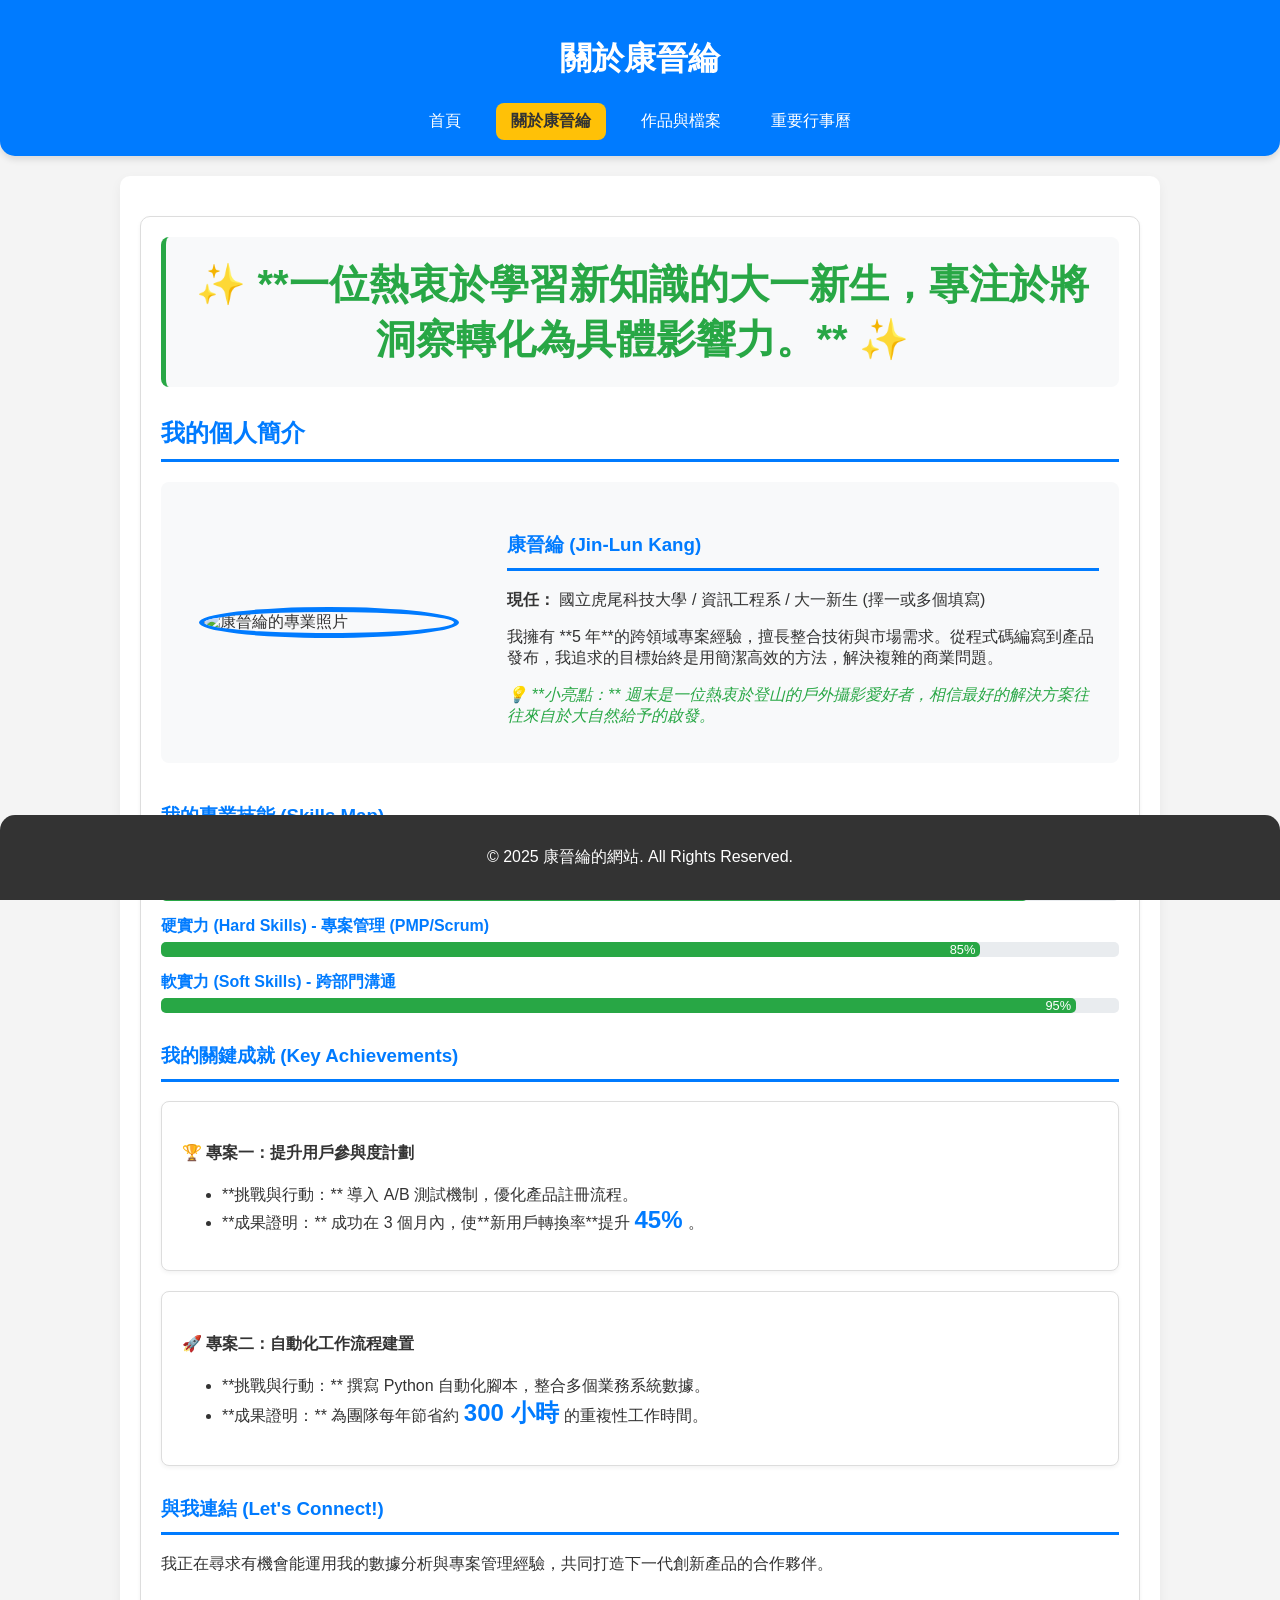
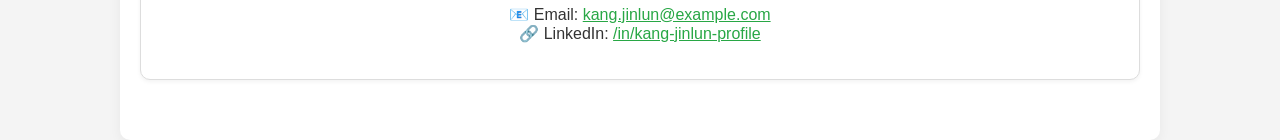
==== about me.html @ 5d016c2a "Update about me.html" ====
<!DOCTYPE html>
<html lang="zh-TW">
<head>
    <meta charset="UTF-8">
    <meta name="viewport" content="width=device-width, initial-scale=1.0">
    <title>康晉綸的網站 - 關於康晉綸</title>
    <link rel="stylesheet" href="style.css"> 
    <style>
        /* 內聯樣式輔助美化：實際開發請移至 style.css */
        :root {
            --main-color: #007bff; /* 假設藍色為品牌主色 */
            --accent-color: #28a745; /* 假設綠色為強調色 */
            --text-color: #333;
            --bg-light: #f8f9fa;
        }
        main {
            padding: 40px 20px;
            max-width: 1000px;
            margin: 0 auto;
            background-color: white;
            box-shadow: 0 4px 12px rgba(0, 0, 0, 0.05);
            border-radius: 10px;
        }
        h2, h3 {
            color: var(--main-color);
            border-bottom: 3px solid var(--main-color);
            padding-bottom: 10px;
            margin-top: 30px;
        }
        .slogan {
            font-size: 2.5em;
            font-weight: 700;
            color: var(--accent-color);
            text-align: center;
            margin-bottom: 30px;
            padding: 20px;
            background-color: var(--bg-light);
            border-radius: 8px;
            border-left: 5px solid var(--accent-color);
        }
        .profile-grid {
            display: grid;
            grid-template-columns: 1fr 2fr;
            gap: 30px;
            align-items: center;
            margin-bottom: 40px;
            padding: 20px;
            background-color: var(--bg-light);
            border-radius: 8px;
        }
        .profile-photo {
            width: 100%;
            max-width: 250px;
            height: auto;
            border-radius: 50%;
            border: 5px solid var(--main-color);
            object-fit: cover;
            display: block;
            margin: 0 auto;
        }
        .skill-list {
            list-style: none;
            padding: 0;
        }
        .skill-item {
            margin-bottom: 15px;
        }
        .skill-item strong {
            display: block;
            margin-bottom: 5px;
            color: var(--main-color);
        }
        .progress-bar {
            background-color: #e9ecef;
            border-radius: 5px;
            height: 15px;
        }
        .progress {
            height: 100%;
            background-color: var(--accent-color);
            border-radius: 5px;
            line-height: 15px;
            color: white;
            text-align: right;
            padding-right: 5px;
            font-size: 0.8em;
            transition: width 0.5s ease-in-out;
        }
        .achievement-card {
            background-color: white;
            border: 1px solid #ddd;
            padding: 20px;
            border-radius: 8px;
            margin-bottom: 20px;
            box-shadow: 0 2px 4px rgba(0, 0, 0, 0.05);
        }
        .highlight-number {
            color: var(--main-color);
            font-size: 1.5em;
            font-weight: 700;
            margin-right: 5px;
        }
    </style>
</head>
<body>
    <header>
        <h1>關於康晉綸</h1>
        <nav>
            <ul>
                <li><a href="index.html">首頁</a></li>
                <li><a href="about me.html" class="active">關於康晉綸</a></li>
                <li><a href="files.html">作品與檔案</a></li>
                <li><a href="calendar.html">重要行事曆</a></li>
            </ul>
        </nav>
    </header>

    <main>
        <section>
            <div class="slogan">
                ✨ **一位熱衷於學習新知識的大一新生，專注於將洞察轉化為具體影響力。** ✨
            </div>
            
            <h2>我的個人簡介</h2>

            <div class="profile-grid">
                <div>
                    <img src="placeholder-profile.jpg" alt="康晉綸的專業照片" class="profile-photo"> 
                </div>
                <div>
                    <h3>康晉綸 (Jin-Lun Kang)</h3>
                    <p><strong>現任：</strong> 國立虎尾科技大學 / 資訊工程系 / 大一新生 (擇一或多個填寫)</p>
                    <p>我擁有 **5 年**的跨領域專案經驗，擅長整合技術與市場需求。從程式碼編寫到產品發布，我追求的目標始終是用簡潔高效的方法，解決複雜的商業問題。</p>
                    <p style="color: var(--accent-color); font-style: italic;">💡 **小亮點：** 週末是一位熱衷於登山的戶外攝影愛好者，相信最好的解決方案往往來自於大自然給予的啟發。</p>
                </div>
            </div>

            <h3>我的專業技能 (Skills Map)</h3>
            <ul class="skill-list">
                <li class="skill-item">
                    <strong>硬實力 (Hard Skills) - 數據分析</strong>
                    <div class="progress-bar"><div class="progress" style="width: 90%;">90%</div></div>
                </li>
                <li class="skill-item">
                    <strong>硬實力 (Hard Skills) - 專案管理 (PMP/Scrum)</strong>
                    <div class="progress-bar"><div class="progress" style="width: 85%;">85%</div></div>
                </li>
                <li class="skill-item">
                    <strong>軟實力 (Soft Skills) - 跨部門溝通</strong>
                    <div class="progress-bar"><div class="progress" style="width: 95%;">95%</div></div>
                </li>
            </ul>

            <h3>我的關鍵成就 (Key Achievements)</h3>
            <div class="achievement-card">
                <h4>🏆 專案一：提升用戶參與度計劃</h4>
                <ul>
                    <li>**挑戰與行動：** 導入 A/B 測試機制，優化產品註冊流程。</li>
                    <li>**成果證明：** 成功在 3 個月內，使**新用戶轉換率**提升 <span class="highlight-number">45%</span>。</li>
                </ul>
            </div>
            <div class="achievement-card">
                <h4>🚀 專案二：自動化工作流程建置</h4>
                <ul>
                    <li>**挑戰與行動：** 撰寫 Python 自動化腳本，整合多個業務系統數據。</li>
                    <li>**成果證明：** 為團隊每年節省約 <span class="highlight-number">300 小時</span>的重複性工作時間。</li>
                </ul>
            </div>
            
            <h3>與我連結 (Let's Connect!)</h3>
            <p>我正在尋求有機會能運用我的數據分析與專案管理經驗，共同打造下一代創新產品的合作夥伴。</p>
            <p style="text-align: center; margin-top: 30px;">
                📧 Email: <a href="mailto:kang.jinlun@example.com" style="color: var(--accent-color);">kang.jinlun@example.com</a><br>
                🔗 LinkedIn: <a href="[你的 LinkedIn 網址]" target="_blank" style="color: var(--accent-color);">/in/kang-jinlun-profile</a>
            </p>
            
        </section>
    </main>

    <footer>
        <p>&copy; 2025 康晉綸的網站. All Rights Reserved.</p>
    </footer>
</body>
</html>
---- style.css ----
/* 基本設定 */
body {
    font-family: Arial, sans-serif;
    margin: 0;
    padding: 0;
    background-color: #f4f4f4;
    color: #333;
}

/* 頁首樣式 - 應用圓角 */
header {
    background-color: #007bff; /* 藍色背景 */
    color: white;
    padding: 1em 0;
    text-align: center;
    /* 圓角設定：只對底部邊緣進行圓角處理 */
    border-bottom-left-radius: 15px; 
    border-bottom-right-radius: 15px;
    margin-bottom: 20px;
    box-shadow: 0 4px 6px rgba(0, 0, 0, 0.1);
}

/* 導覽列樣式 */
nav ul {
    list-style: none;
    padding: 0;
    margin: 0;
    display: flex;
    justify-content: center;
}

nav li {
    margin: 0 10px;
}

nav a {
    color: white;
    text-decoration: none;
    padding: 8px 15px;
    display: block;
    border-radius: 8px; /* 導覽連結也圓角化 */
    transition: background-color 0.3s;
}

/* 導覽列滑鼠懸停效果 */
nav a:hover {
    background-color: #0056b3;
}

/* 導覽列當前頁面樣式 */
nav a.active {
    background-color: #ffc107; /* 亮黃色作為當前頁面標示 */
    color: #333;
    font-weight: bold;
}

/* 主要內容區域 - 應用圓角和陰影 */
main {
    padding: 20px;
    max-width: 1200px;
    margin: 20px auto;
    background-color: white;
    /* 圓角設定：應用於四個角 */
    border-radius: 15px; 
    box-shadow: 0 0 15px rgba(0, 0, 0, 0.15);
}

/* 區塊樣式 (section) - 應用圓角 */
section {
    margin-bottom: 20px;
    padding: 20px;
    border: 1px solid #ddd;
    /* 圓角設定：應用於四個角 */
    border-radius: 10px; 
    background-color: #ffffff;
    box-shadow: 0 2px 4px rgba(0, 0, 0, 0.05);
}

/* 針對首頁的 Hero 區塊 */
.hero {
    text-align: center;
    background-color: #e9ecef;
    padding: 40px;
    border-radius: 10px; 
    border: none;
}

/* 頁尾樣式 - 應用圓角 */
footer {
    text-align: center;
    padding: 1em 0;
    background-color: #333;
    color: white;
    /* 圓角設定：只對頂部邊緣進行圓角處理 */
    border-top-left-radius: 15px;
    border-top-right-radius: 15px;
    position: fixed;
    bottom: 0;
    width: 100%;
}
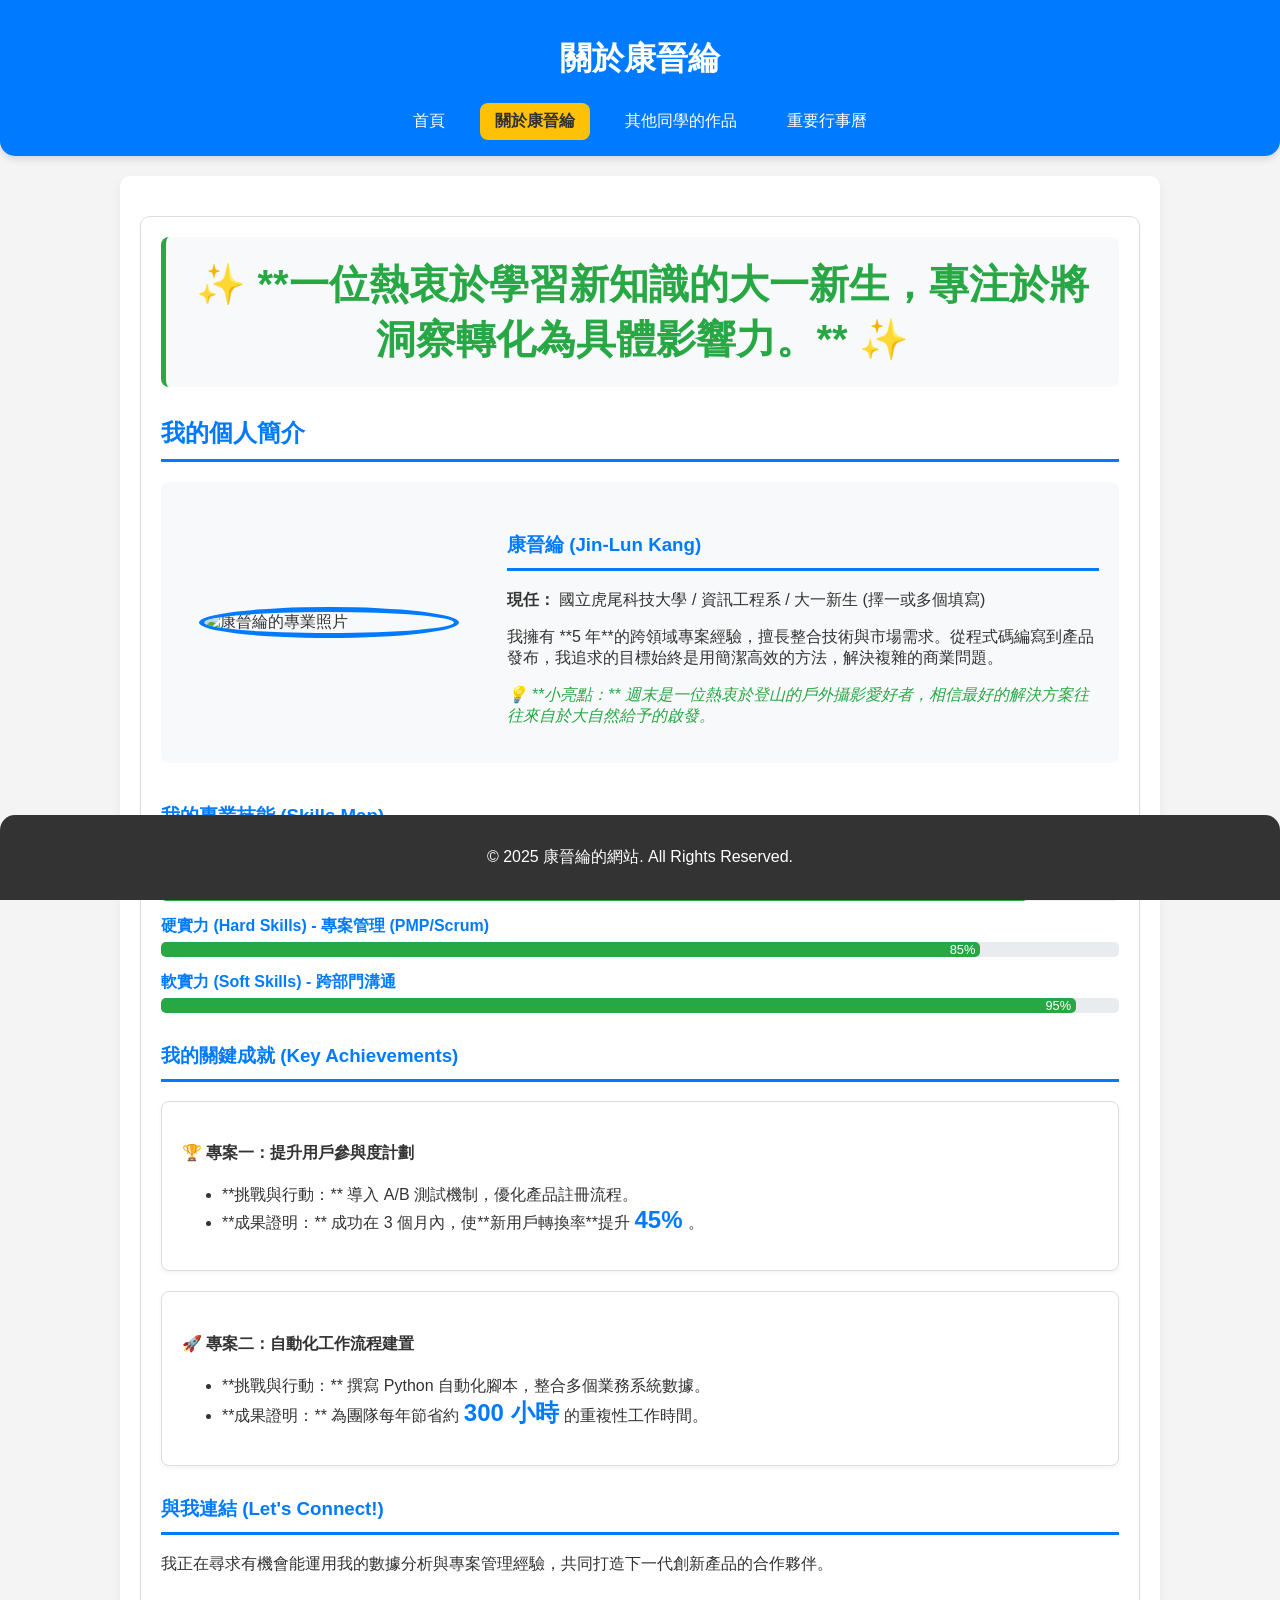
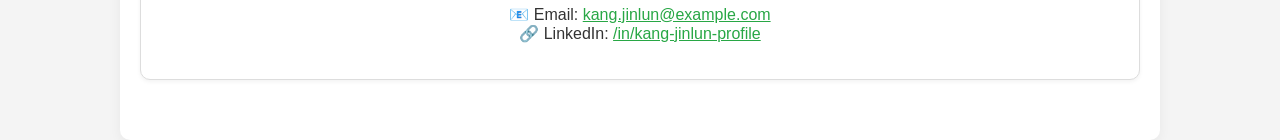
==== commit a479ac64: "Fix HTML formatting and update content" ====
--- a/about me.html
+++ b/about me.html
@@ -109,7 +109,7 @@
             <ul>
                 <li><a href="index.html">首頁</a></li>
                 <li><a href="about me.html" class="active">關於康晉綸</a></li>
-                <li><a href="files.html">作品與檔案</a></li>
+                <li><a href="files.html">其他同學的作品</a></li>
                 <li><a href="calendar.html">重要行事曆</a></li>
             </ul>
         </nav>
@@ -182,3 +182,4 @@
     </footer>
 </body>
 </html>
+
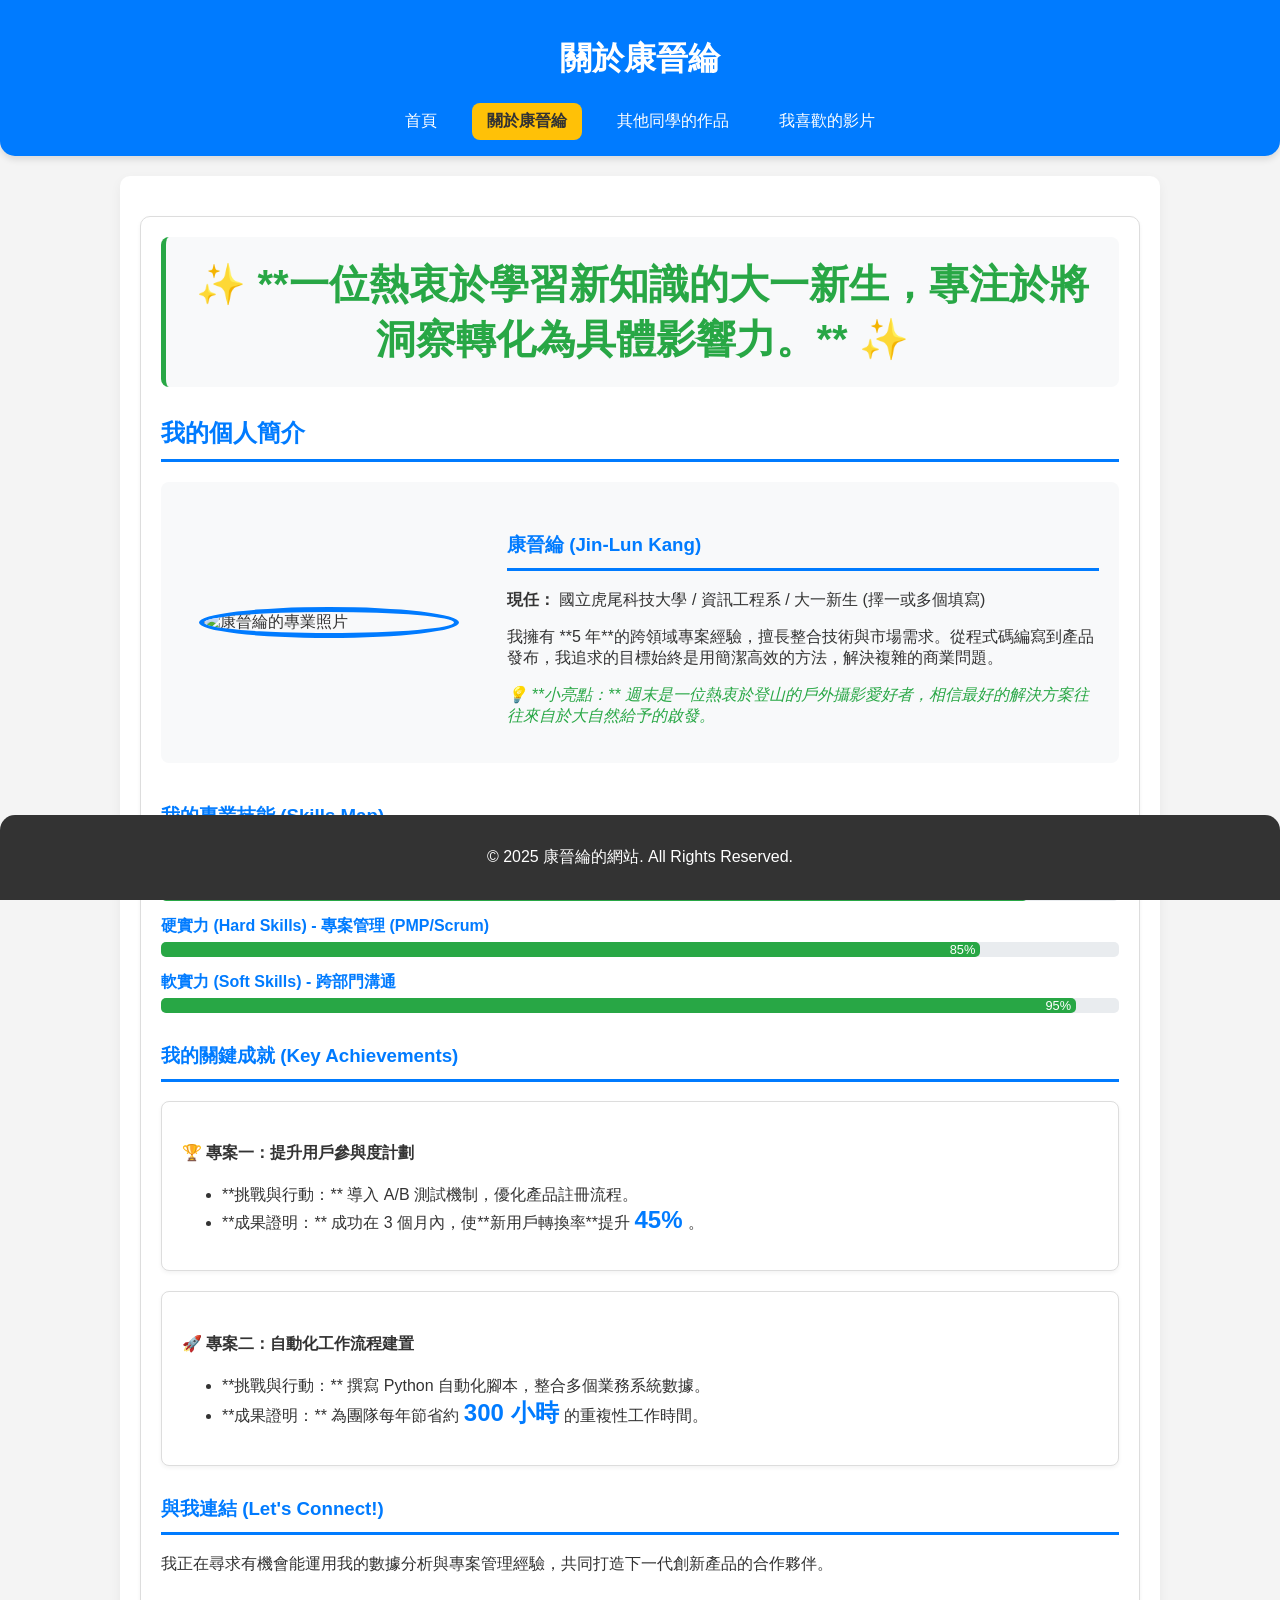
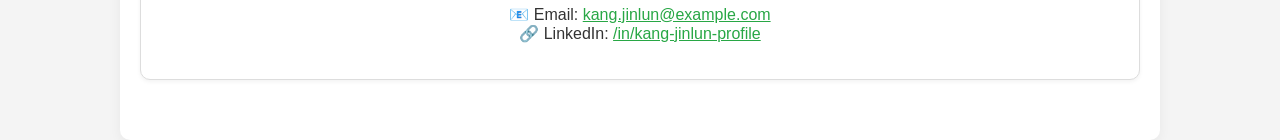
==== commit 9cb55bc1: "Fix HTML formatting and update content" ====
--- a/about me.html
+++ b/about me.html
@@ -110,7 +110,7 @@
                 <li><a href="index.html">首頁</a></li>
                 <li><a href="about me.html" class="active">關於康晉綸</a></li>
                 <li><a href="files.html">其他同學的作品</a></li>
-                <li><a href="calendar.html">重要行事曆</a></li>
+                <li><a href="calendar.html">我喜歡的影片</a></li>
             </ul>
         </nav>
     </header>
@@ -183,3 +183,4 @@
 </body>
 </html>
 
+
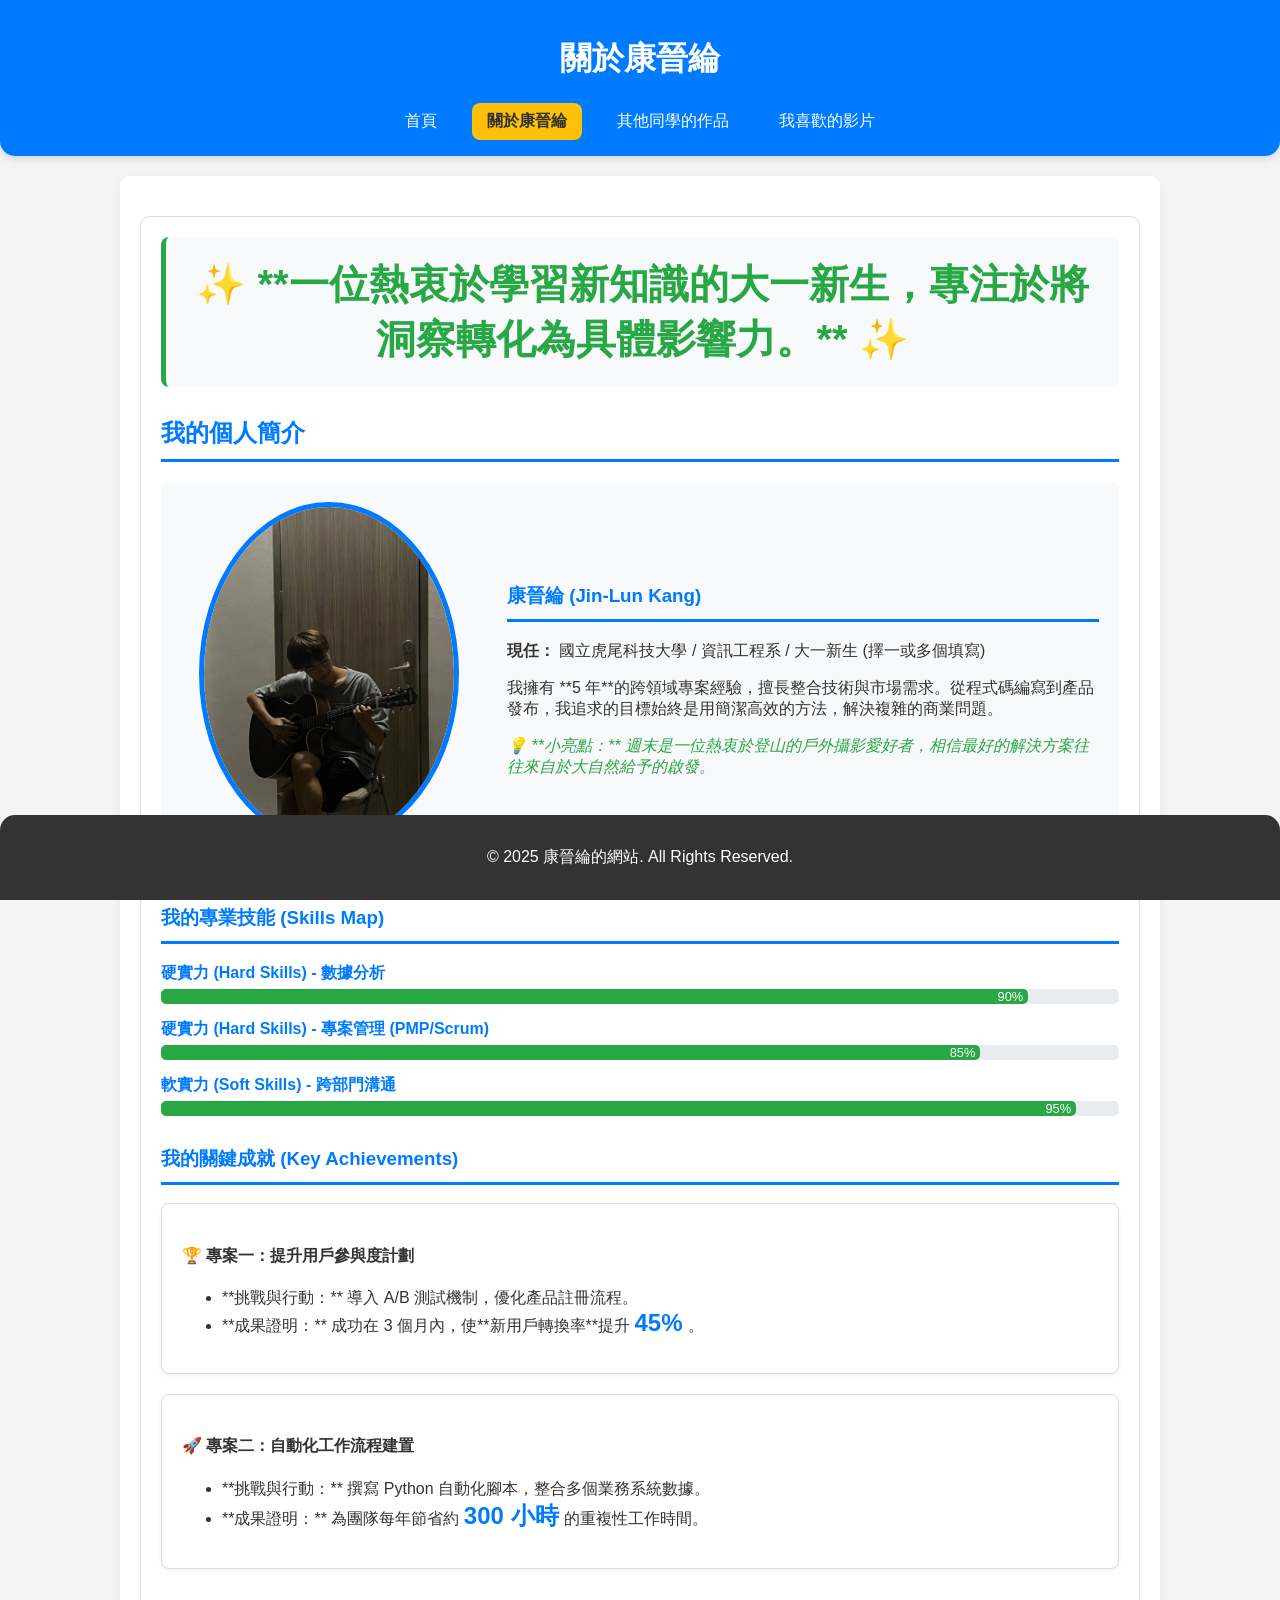
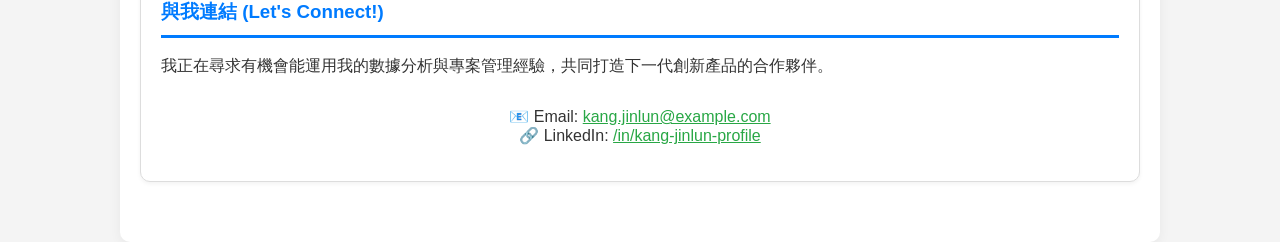
==== commit 01f8ba78: "Update about me.html" ====
--- a/about me.html
+++ b/about me.html
@@ -125,7 +125,7 @@
 
             <div class="profile-grid">
                 <div>
-                    <img src="placeholder-profile.jpg" alt="康晉綸的專業照片" class="profile-photo"> 
+                    <img src="my_profile_photo.jpg.jpg" alt="康晉綸的專業照片" class="profile-photo"> 
                 </div>
                 <div>
                     <h3>康晉綸 (Jin-Lun Kang)</h3>
@@ -183,4 +183,3 @@
 </body>
 </html>
 
-
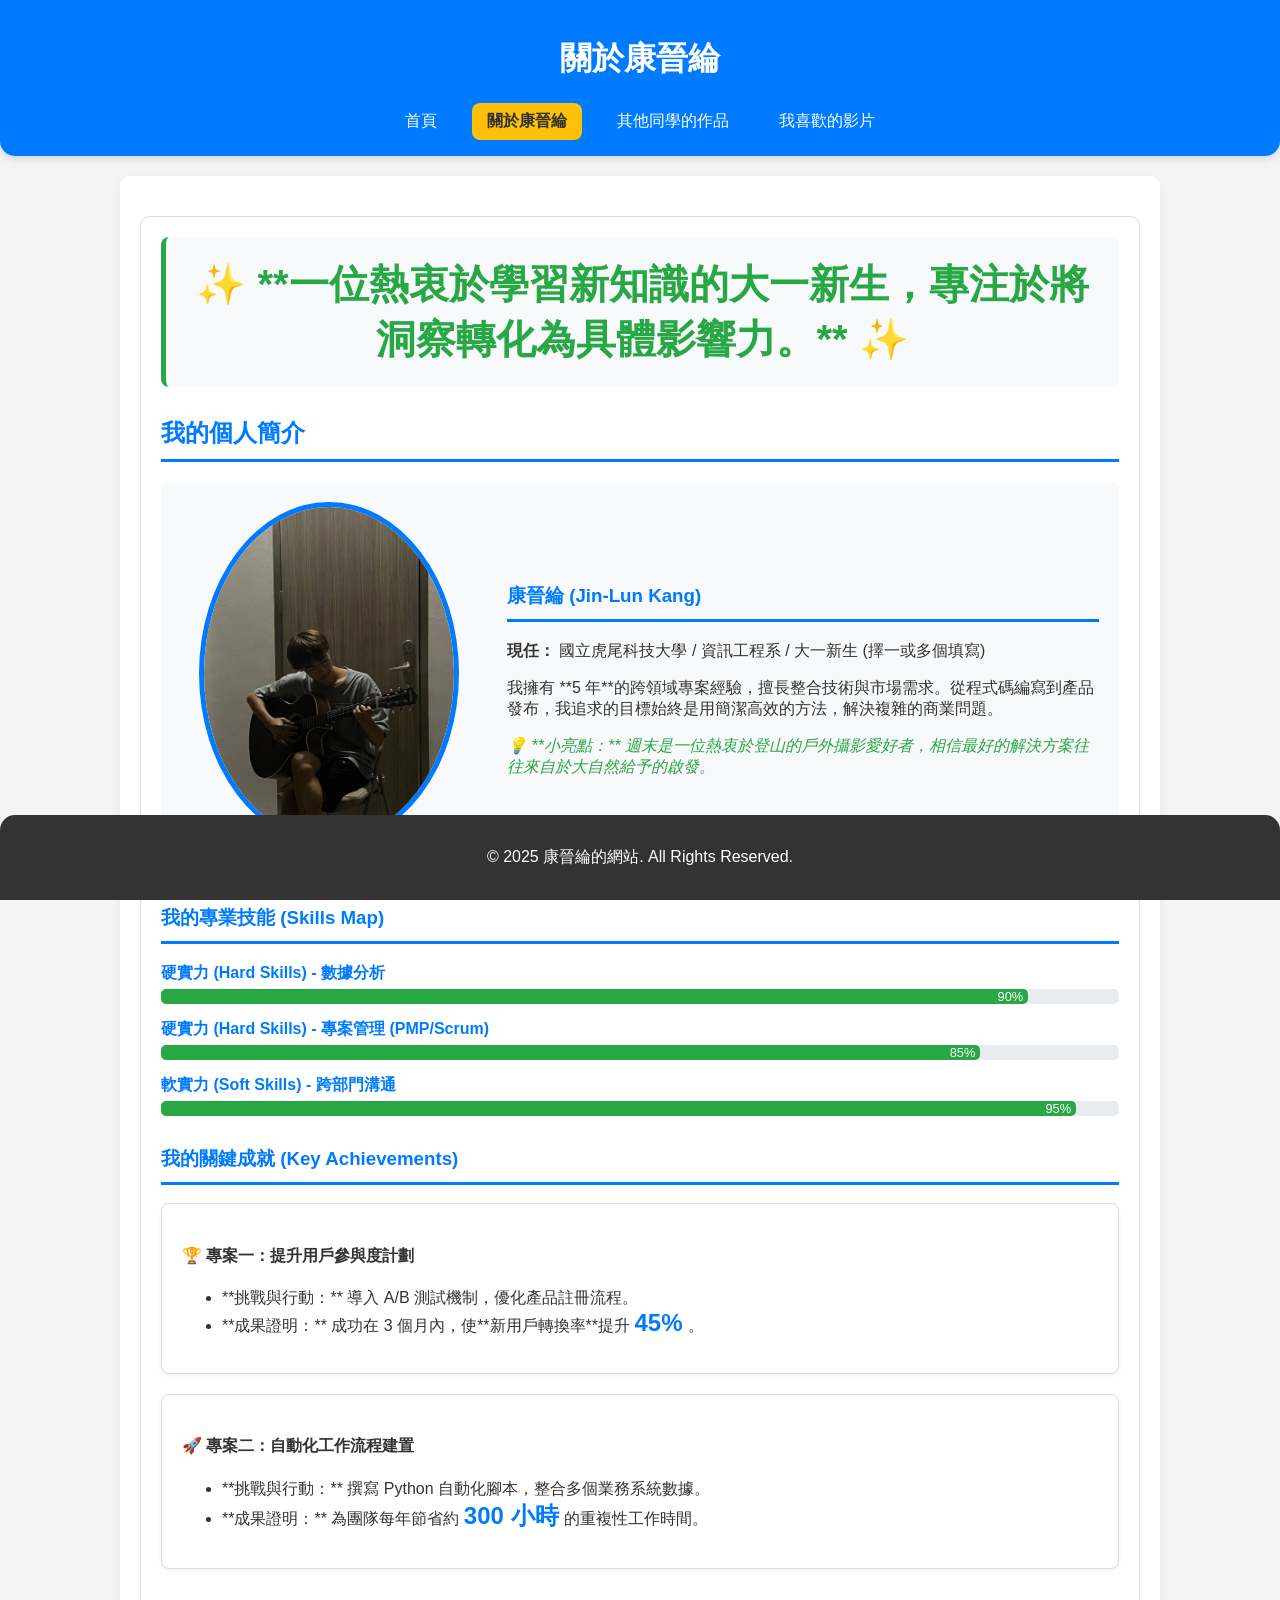
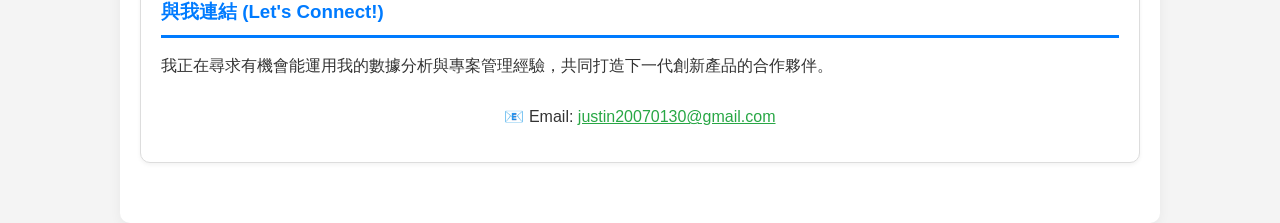
==== commit a7c217a8: "Update about me.html" ====
--- a/about me.html
+++ b/about me.html
@@ -166,20 +166,15 @@
                     <li>**成果證明：** 為團隊每年節省約 <span class="highlight-number">300 小時</span>的重複性工作時間。</li>
                 </ul>
             </div>
-            
             <h3>與我連結 (Let's Connect!)</h3>
             <p>我正在尋求有機會能運用我的數據分析與專案管理經驗，共同打造下一代創新產品的合作夥伴。</p>
             <p style="text-align: center; margin-top: 30px;">
-                📧 Email: <a href="mailto:kang.jinlun@example.com" style="color: var(--accent-color);">kang.jinlun@example.com</a><br>
-                🔗 LinkedIn: <a href="[你的 LinkedIn 網址]" target="_blank" style="color: var(--accent-color);">/in/kang-jinlun-profile</a>
+                📧 Email: <a href="mailto:justin20070130@gmail.com" style="color: var(--accent-color);">justin20070130@gmail.com</a><br>
             </p>
-            
         </section>
     </main>
-
     <footer>
         <p>&copy; 2025 康晉綸的網站. All Rights Reserved.</p>
     </footer>
 </body>
 </html>
-
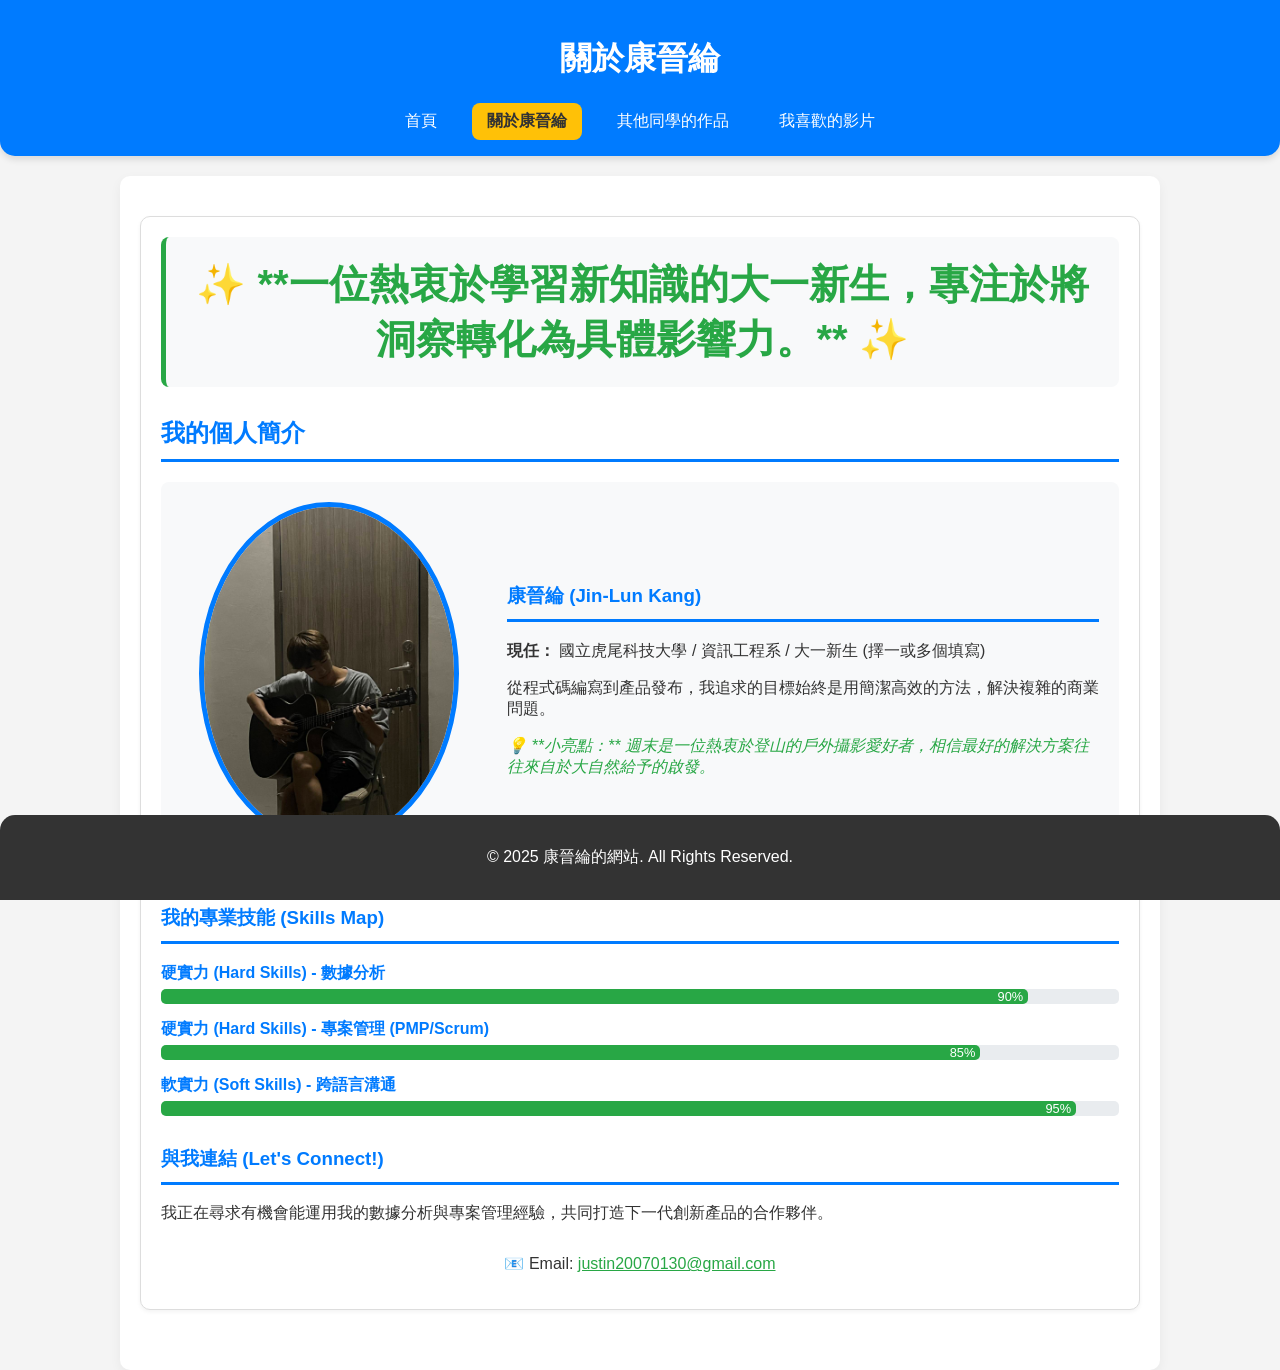
==== commit 362ac05a: "Update about me.html" ====
--- a/about me.html
+++ b/about me.html
@@ -130,7 +130,7 @@
                 <div>
                     <h3>康晉綸 (Jin-Lun Kang)</h3>
                     <p><strong>現任：</strong> 國立虎尾科技大學 / 資訊工程系 / 大一新生 (擇一或多個填寫)</p>
-                    <p>我擁有 **5 年**的跨領域專案經驗，擅長整合技術與市場需求。從程式碼編寫到產品發布，我追求的目標始終是用簡潔高效的方法，解決複雜的商業問題。</p>
+                    <p>從程式碼編寫到產品發布，我追求的目標始終是用簡潔高效的方法，解決複雜的商業問題。</p>
                     <p style="color: var(--accent-color); font-style: italic;">💡 **小亮點：** 週末是一位熱衷於登山的戶外攝影愛好者，相信最好的解決方案往往來自於大自然給予的啟發。</p>
                 </div>
             </div>
@@ -146,26 +146,11 @@
                     <div class="progress-bar"><div class="progress" style="width: 85%;">85%</div></div>
                 </li>
                 <li class="skill-item">
-                    <strong>軟實力 (Soft Skills) - 跨部門溝通</strong>
+                    <strong>軟實力 (Soft Skills) - 跨語言溝通</strong>
                     <div class="progress-bar"><div class="progress" style="width: 95%;">95%</div></div>
                 </li>
             </ul>
 
-            <h3>我的關鍵成就 (Key Achievements)</h3>
-            <div class="achievement-card">
-                <h4>🏆 專案一：提升用戶參與度計劃</h4>
-                <ul>
-                    <li>**挑戰與行動：** 導入 A/B 測試機制，優化產品註冊流程。</li>
-                    <li>**成果證明：** 成功在 3 個月內，使**新用戶轉換率**提升 <span class="highlight-number">45%</span>。</li>
-                </ul>
-            </div>
-            <div class="achievement-card">
-                <h4>🚀 專案二：自動化工作流程建置</h4>
-                <ul>
-                    <li>**挑戰與行動：** 撰寫 Python 自動化腳本，整合多個業務系統數據。</li>
-                    <li>**成果證明：** 為團隊每年節省約 <span class="highlight-number">300 小時</span>的重複性工作時間。</li>
-                </ul>
-            </div>
             <h3>與我連結 (Let's Connect!)</h3>
             <p>我正在尋求有機會能運用我的數據分析與專案管理經驗，共同打造下一代創新產品的合作夥伴。</p>
             <p style="text-align: center; margin-top: 30px;">
@@ -178,3 +163,4 @@
     </footer>
 </body>
 </html>
+
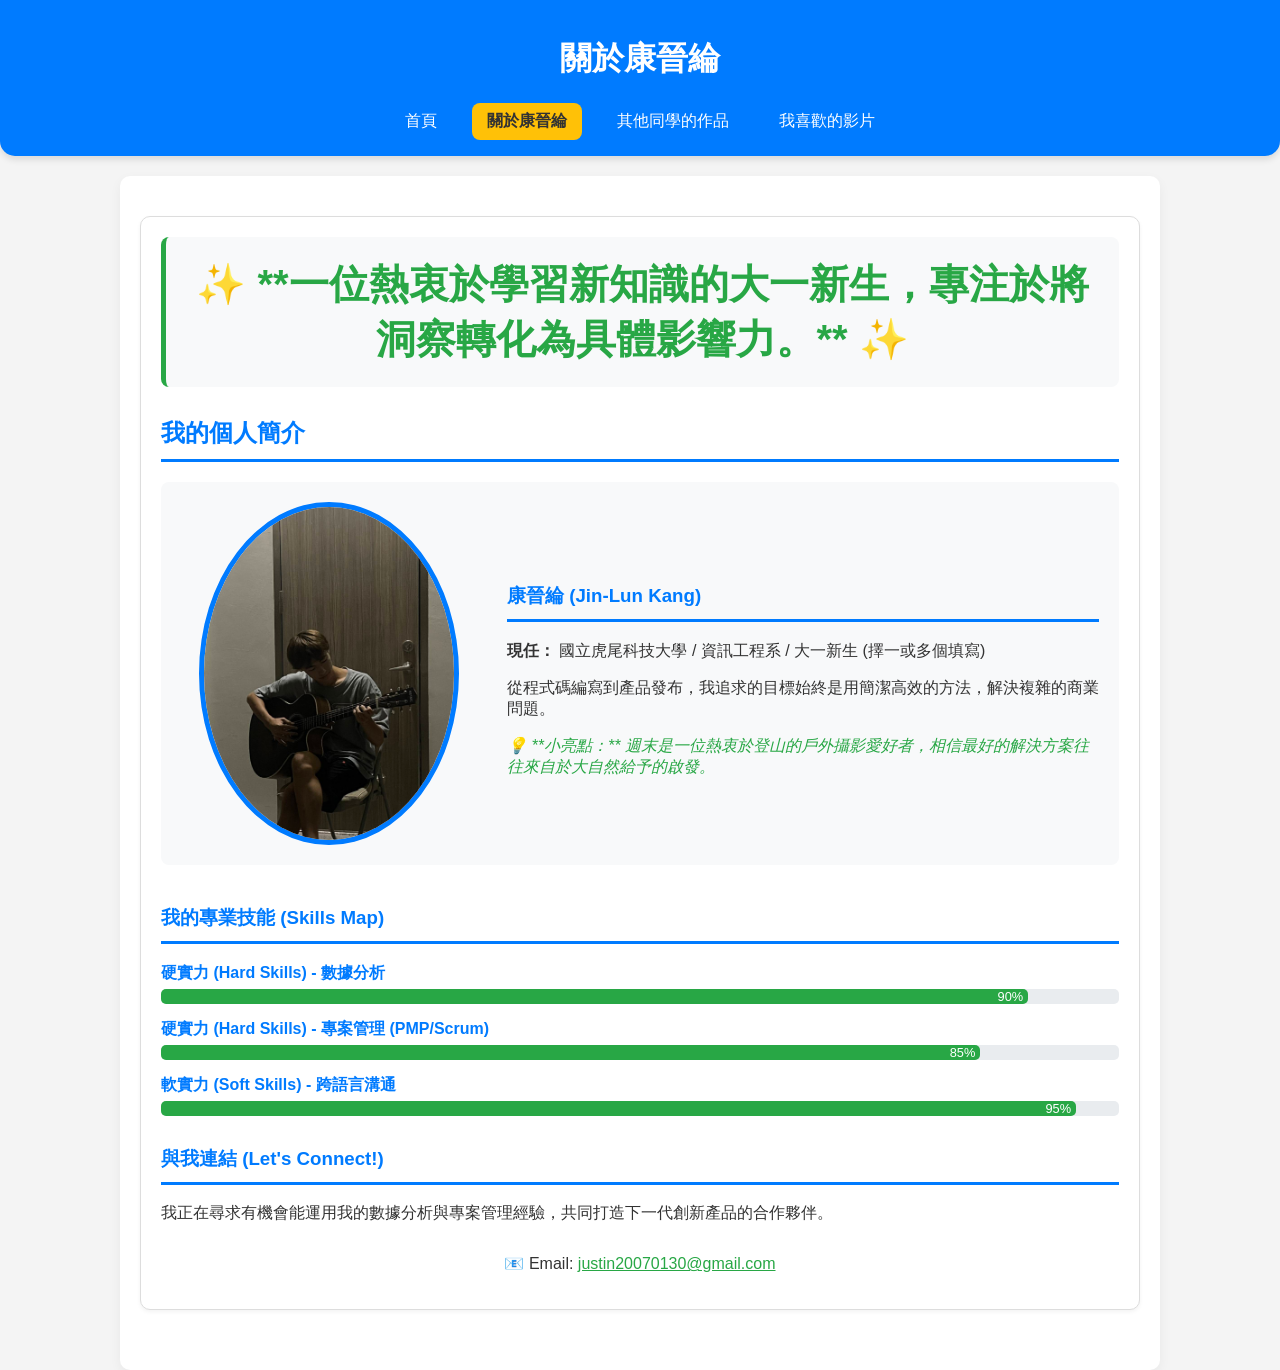
==== commit 20d0bd4b: "Update about me.html" ====
--- a/about me.html
+++ b/about me.html
@@ -158,9 +158,6 @@
             </p>
         </section>
     </main>
-    <footer>
-        <p>&copy; 2025 康晉綸的網站. All Rights Reserved.</p>
-    </footer>
-</body>
+    
+    </body>
 </html>
-
